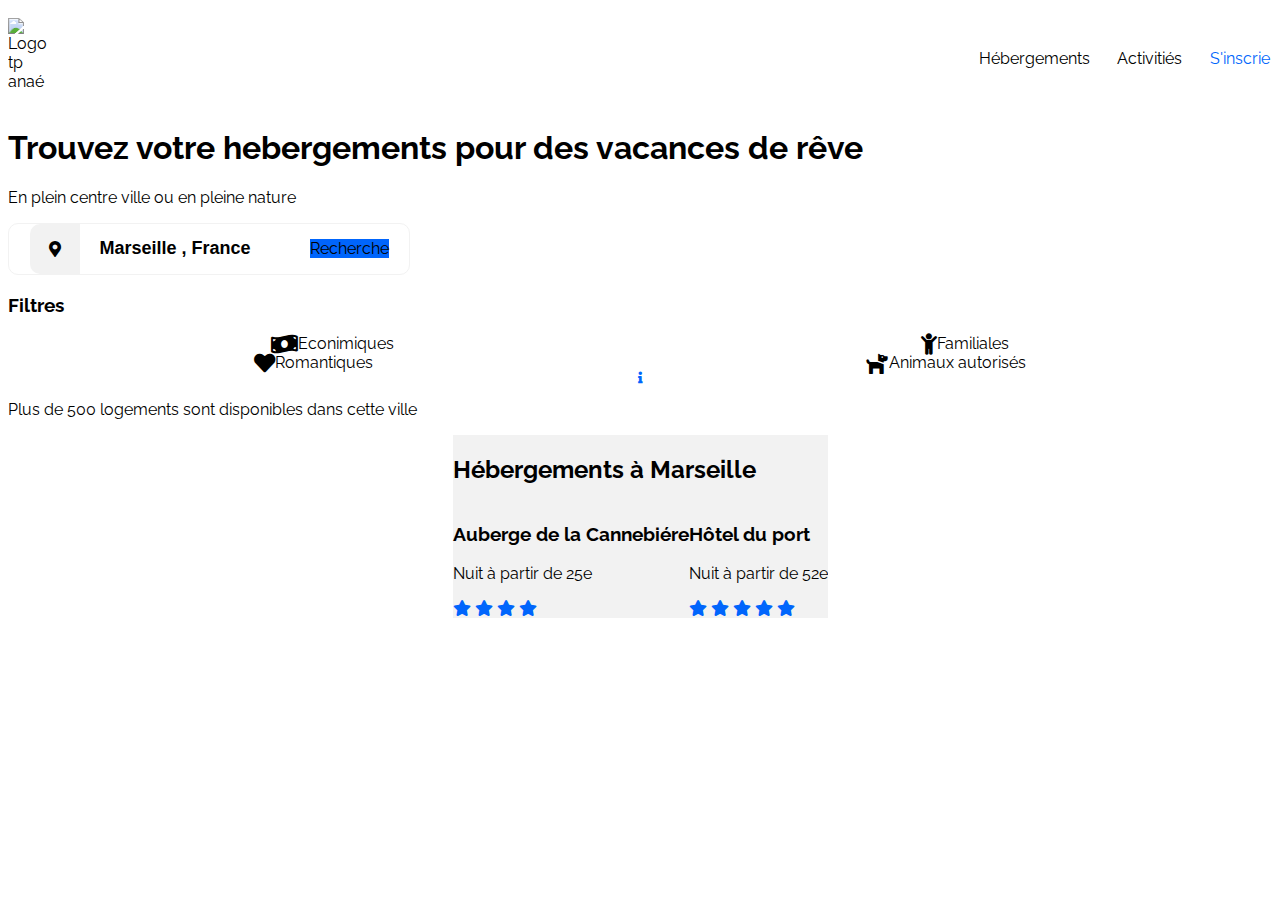
==== index.html @ 0a5e68c2 "voici mon travail" ====
<!DOCTYPE html>
<html lang="en">
<head>
    <meta charset='UTF-8'>
    <meta http-equiv='X-UA-Compatible' content='IE=edge'>
    <meta name='viewport' content='width=device-width, initial-scale=1'>
    <link 
    rel="stylesheet"
    href="https://use.fontawesome.com/releases/v5.15.4/css/all.css"
    ntegrity="sha384-DyZ88mC6Up2uqS4h/KRgHuoeGwBcD4Ng9SiP4dIRy0EXTlnuz47vAwmeGwVChigm" 
    crossorigin="anonymous"
    />
    <link rel="preconnect" href="https://fonts.gstatic.com" />
    <link 
    href="https://fonts.googleapis.com/css2?family=Raleway:wght@100&display=swap"
    rel="stylesheet"
    /> 
    <link rel="stylesheet" href="style.css">
    <title>tp anaé</title>
</head>
<body>
    <nav class="sizeNav">
        <div class="flexBetween">
            <div class="mobileTitrePara">
            <img 
                class="margLogo"
                src="images/logo/Booki.png" 
                alt="Logo tp anaé" 
                width="120" 
                height="50" 
                />
            </div>
            <div class="sizeLiens flexAround ">
                <div class="sizeLien12 flexCentre">
                </div>
                <div class="sizeLien sizeLienMobile flexCentre bordureNav">
                    <a class="colorLien2 decorationNone" href="#hebergements"
                    >Hébergements</a>
                </div>
                <div class="sizeLien sizeLienMobile flexCentre bordureNav">
                    <a class="colorLien2 decorationNone" href="#activites">Activitiés</a>
                </div>
            </div>
                <div class="sizeLien flexCentre bordureNav">
                    <a class="testeGras colorBleu decorationNone" href="#">S'inscrie</a>
                </div>
            </div>
        </nav>
    </body>
        <header>
        <section>
            <div class="mobileTitrePara"> 
                <h1 class="texte-gras">
                    Trouvez votre hebergements pour des vacances de rêve 
                </h1>
                <p>En plein centre ville ou en pleine nature</p>
            </div>
            <div class="bordureSearch flexCentre">
            <div class="backGris flexCentre iconSize">
                <i class="fas fa-map-marker-alt"></i>
            </div>
            <div>
                <input 
                class="recherche flexCentre bordureNone paddingSearch" 
                type="search" 
                value="Marseille , France" 
                />
            </div>
            <div class="backBleu flexCentre buttonSearch">
               <span class="mobileNone">Recherche</span> 
               <span class="desktopNone"><i class="fas fa-search"></i></span>
            </div>
        </div>
        <div class="mobileFiltreWrap filtre margFiltre"> 
            <div class="margFiltreTitre"><h3>Filtres</h3></div>
            <div class="flexAround">
            <div class="mobileEconomiques flexBetween filtreTexteIcons">
                <i class="fas fa-money-bill-wave fa-lg filtreIcons flexCentre"></i>
            <div class="filtreTexte flexCentre">Econimiques</div>
            </div>
            <div class="mobileFamiliales flexBetween filtreTexteIcons">
                <i class="fas fa-child fa-lg filtreIcons flexCentre"></i>
                <div class="filtreTexte flexCentre">Familiales</div>
            </div>
        </div>
        <div class="mobileFiltreWrap flexAround">
        <div class="flexBetween filtreTexteIcons">
            <i class="fas fa-heart fa-lg filtreIcons flexCentre"></i>
            <div class="filtreTexte flexCentre">Romantiques</div>
        </div>
        <div class="flexBetween filtreTexteIcons">
            <i class="fas fa-dog fa-lg filtreIcons flexCentre"></i>
            <div class="filtreTexte flexCentre">Animaux autorisés</div>
        </div>
    </div>
    </div>
    <div class="info">
        <div class="parentIcon flexCentre">
            <i class="fas fa-info fa-xs colorBleu"></i>
        </div>
        <p>Plus de 500 logements sont disponibles dans cette ville</p>
    </div>
</section>
</header>
<section id="hebergements" class="flexAround">
    <div class="flexColumnAround sizeHebergements backGris blocHebergements">
      <h2>Hébergements à Marseille</h2>
      <div class="bloc1 flexBetween">
        <div class="cubeHebergements flexColumnCentre">
            <div class="imgHebergements1"></div>
            <div class="cubeDetailsHebergements">
                <h3>Auberge de la Cannebiére</h3>
                <p>Nuit à partir de 25e</p>
                <div>
                    <i class="fas fa-star colorBleu"></i>
                    <i class="fas fa-star colorBleu"></i>
                    <i class="fas fa-star colorBleu"></i>
                    <i class="fas fa-star colorBleu"></i>
                    <i class="fas fa-star colorGris"></i>
                </div>
            </div>
        </div>
        <div class="cubeHebergements flexColumnCentre">
            <div class="imgHebergements2"></div>
            <div class="cubeDetailsHebergements">
                <h3>Hôtel du port</h3>
                <p>Nuit à partir de 52e</p>
                <div>
                    <i class="fas fa-star colorBleu"></i>
                    <i class="fas fa-star colorBleu"></i>
                    <i class="fas fa-star colorBleu"></i>
                    <i class="fas fa-star colorBleu"></i>
                    <i class="fas fa-star colorBleu"></i>
                </div>
---- style.css ----
body {
  font-family: Raleway, Arial, Helvetica, sans-serif;
}
.flexCentre {
  display: flex;
  justify-content: center;
  align-items: center;
}
.flexAround {
  display: flex;
  justify-content: space-around;
  align-items: center;
}
.flexBetween {
  display: flex;
  justify-content: space-between;
  align-items: center;
}
.decorationNone {
  text-decoration: none;
}
.sizeLien {
  width: 140px;
  height: 99px;
}
.colorLien2 {
  color: black;
}
.flexColumnCentre {
  display: flex;
  flex-direction: column;
  justify-content: center;
  align-items: center;
}
.flexColumnAround {
  display: flex;
  flex-direction: column;
  justify-content: space-around;
}
.flexColumnBetween {
  display: flex;
  flex-direction: column;
  justify-content: space-between;
}
.bordureNone {
  border: none;
}
.texteGras {
  font-weight: bold;
}
.colorBleu {
  color: #0065fc;
}
.colorBleuClair {
  color: #deebff;
}
.colorGris {
  color: #f2f2f2;
}
.backBleu {
  background-color: #0065fc;
}
.backBleuClair {
  background-color: #deebff;
}
.backGris {
  background-color: #f2f2f2;
}
.sizeNav {
  height: auto;
}
.sizeLiens {
  width: 100%;
}
.sizeLien12 {
  margin-left: 60%;
}
.sizeLien {
  width: 140px;
  height: 99px;
}
.sizeLiens {
  margin-left: 45%;
}
.colorLien2 {
  color: black;
}
.bordureNav {
  border-top: 1px solid transparent;
}
.bordureNav23 {
  border-top: 1px solid transparent;
}
.bordureNav:hover {
  border-top: 1px solid #0065fc;
  cursor: pointer;
}
.bordureNav:hover > a {
  color: #0065fc;
}
.margLogo {
  margin-bottom: 7px;
}
.desktopNone {
  display: none;
}
.bordureSearch {
  width: 400px;
  border-radius: 10px;
  border: 0.5px solid #f2f2f2;
}
.paddingSearch {
  padding-left: 20px;
}
.recherche {
  height: 50px;
  width: 230px;
  font-size: 18px;
  color: black;
  font-weight: bold;
}
.iconSize {
  height: 50px;
  width: 50px;
  border-radius: 10px 0 0 10px;
}
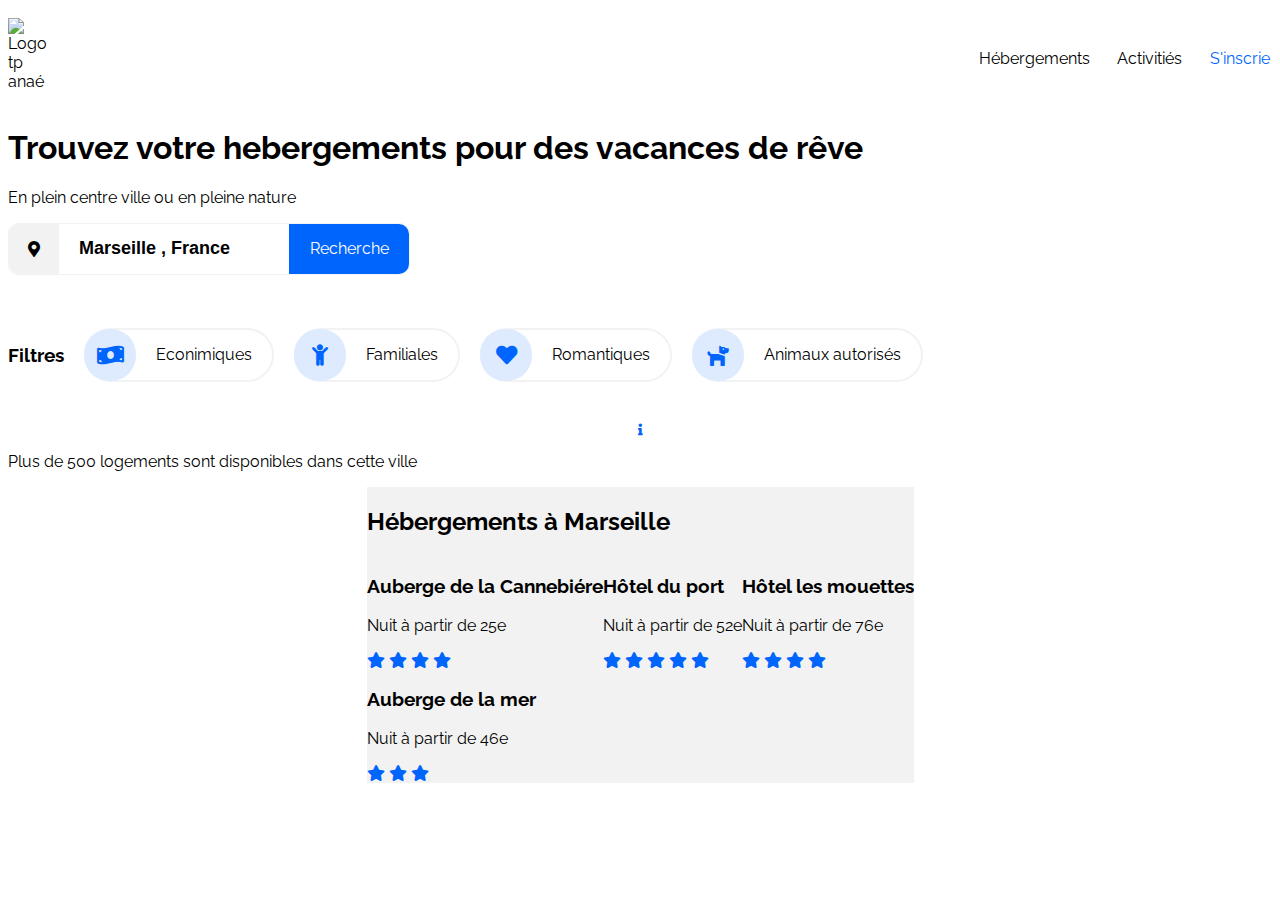
==== commit 13685a7e: "voici mon travail" ====
--- a/index.html
+++ b/index.html
@@ -132,3 +132,35 @@
                     <i class="fas fa-star colorBleu"></i>
                     <i class="fas fa-star colorBleu"></i>
                 </div>
+            </div>
+        </div>
+        <div class="cubeHebergements flexColumnCentre">
+            <div class="imgHebergements3"></div>
+            <div class="cubeDetailsHebergements">
+                <h3>Hôtel les mouettes</h3>
+                <p>Nuit à partir de 76e</p>
+                <div>
+                    <i class="fas fa-star colorBleu"></i>
+                    <i class="fas fa-star colorBleu"></i>
+                    <i class="fas fa-star colorBleu"></i>
+                    <i class="fas fa-star colorBleu"></i>
+                    <i class="fas fa-star colorGris"></i>
+                </div>
+            </div>
+        </div>
+      </div >
+      <div class="bloc2 flexBetween">
+        <div class="cubeHebergements flexColumnCentre">
+            <div class="imgHebergements4"></div>
+            <div>
+                <h3>Auberge de la mer</h3>
+                <p>Nuit à partir de 46e</p>
+                <div>
+                    <i class="fas fa-star colorBleu"></i>
+                    <i class="fas fa-star colorBleu"></i>
+                    <i class="fas fa-star colorBleu"></i>
+                    <i class="fas fa-star colorGris"></i>
+                    <i class="fas fa-star colorGris"></i>
+                </div>
+            </div>
+        </div>--- a/style.css
+++ b/style.css
@@ -123,4 +123,54 @@
   height: 50px;
   width: 50px;
   border-radius: 10px 0 0 10px;
-}+}
+
+.buttonSearch {
+  height: 50px;
+  width: 120px;
+  color: white;
+  cursor: pointer;
+  border-radius: 0 10px 10px 0;
+}
+.buttonSearch:hover {
+  color: #0065fc;
+  background-color: #f2f2f2;
+}
+.margFiltre {
+  margin-top: 50px;
+  margin-bottom: 40px;
+}
+.filtre {
+  display: flex;
+  align-items: center;
+}
+.margFiltreTitre {
+  margin-right: 20px;
+}
+.filtreTexteIcons {
+  border: 2px solid #f2f2f2;
+  height: 50px;
+  border-radius: 30px;
+  margin-right: 20px;
+}
+.filtreTexteIcons:hover > .filtre-texte {
+  color: #0065fc;
+}
+.filtreTexteIcons:hover > .filtre-icons {
+  color: white;
+  background-color: #0065fc;
+}
+.filtreTexte {
+  height: 50px;
+  padding-left: 20px;
+  padding-right: 20px;
+  border-radius: 0 25px 25px 0;
+}
+.filtreIcons {
+  margin-left: -2px;
+  border-radius: 25px;
+  width: 52px;
+  height: 52px;
+  color: #0065fc;
+  background-color: #deebff;
+}
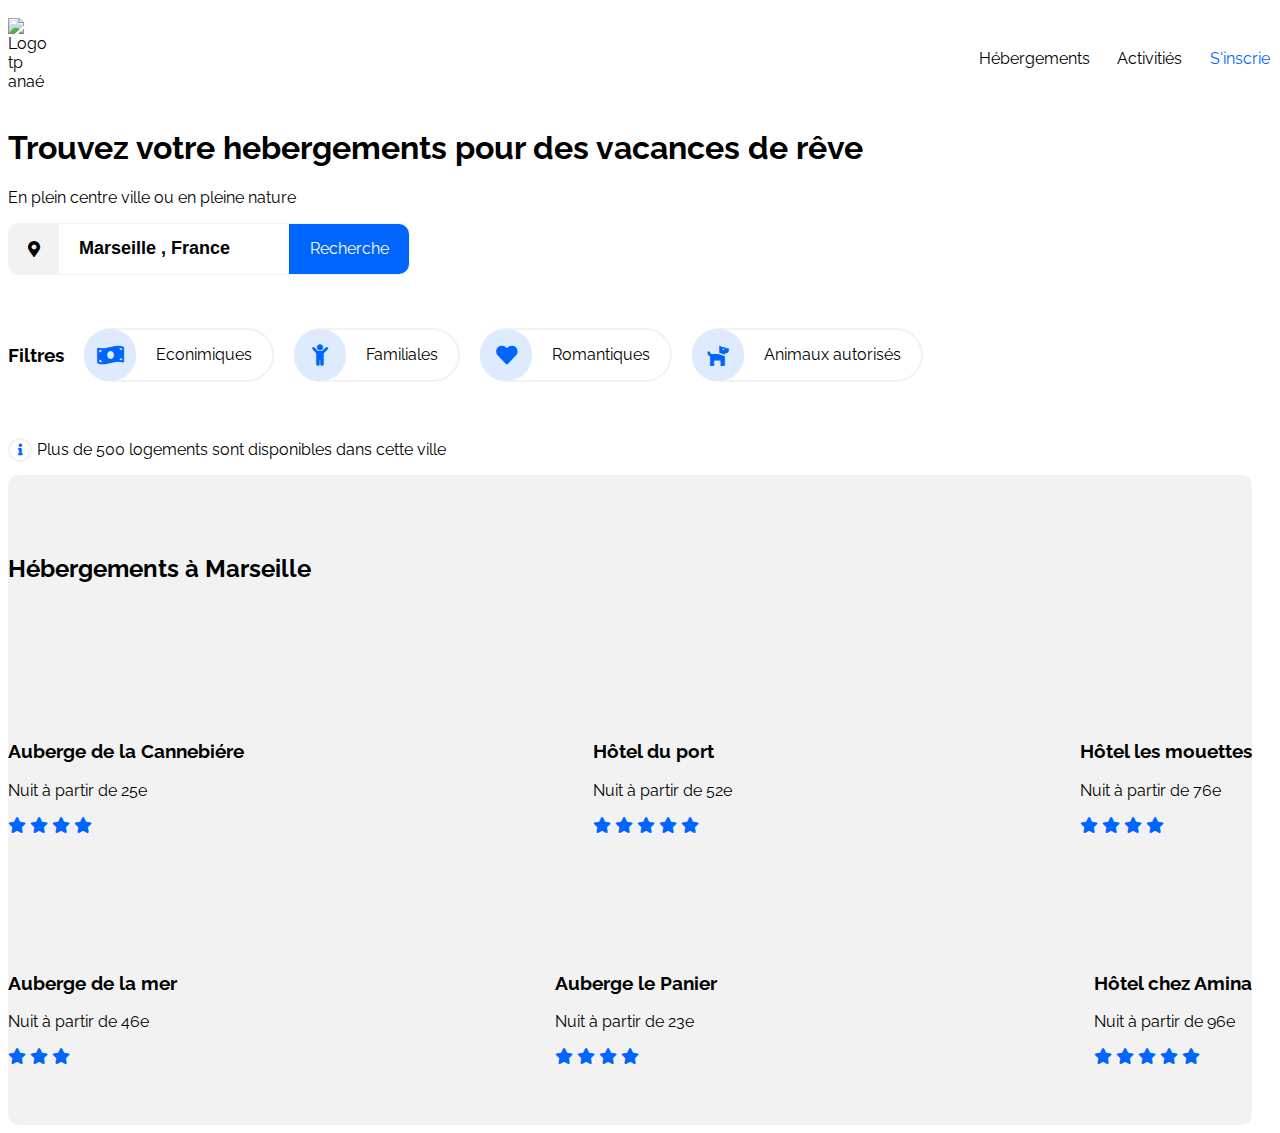
==== commit f9d54082: "voici mon travail" ====
--- a/index.html
+++ b/index.html
@@ -163,4 +163,34 @@
                     <i class="fas fa-star colorGris"></i>
                 </div>
             </div>
-        </div>+        </div>
+             
+        <div class="cubeHebergements flexColumnCentre">
+            <div class="imgHebergements5"></div>
+            <div class="cubeDetailsHebergements">
+                <h3>Auberge le Panier</h3>
+                <p>Nuit à partir de 23e</p>
+                <div>
+                    <i class="fas fa-star colorBleu"></i>
+                    <i class="fas fa-star colorBleu"></i>
+                    <i class="fas fa-star colorBleu"></i>
+                    <i class="fas fa-star colorBleu"></i>
+                    <i class="fas fa-star colorGris"></i>
+                </div>
+            </div>
+        </div>
+        <div class="cubeHebergements flexColumnCentre">
+            <div class="imgHebergements6"></div>
+            <div class="cubeDetailsHebergements">
+                <h3>Hôtel chez Amina</h3>
+                <p>Nuit à partir de 96e</p>
+                <div>
+                    <i class="fas fa-star colorBleu"></i>
+                    <i class="fas fa-star colorBleu"></i>
+                    <i class="fas fa-star colorBleu"></i>
+                    <i class="fas fa-star colorBleu"></i>
+                    <i class="fas fa-star colorBleu"></i>
+                </div>
+            </div>
+        </div>
+      </div>
--- a/style.css
+++ b/style.css
@@ -174,3 +174,26 @@
   color: #0065fc;
   background-color: #deebff;
 }
+.info {
+  display: flex;
+  align-items: center;
+}
+.parentIcon {
+  width: 20px;
+  height: 20px;
+  border: 2px solid #f2f2f2;
+  border-radius: 25px;
+  margin-right: 5px;
+}
+.sizeHebergements {
+  flex: 2;
+  height: 650px;
+  margin-right: 20px;
+  border-radius: 10px;
+}
+.sizePopulaires {
+  flex: 1;
+  height: 650px;
+  margin-left: 20px;
+  border-radius: 10px;
+}
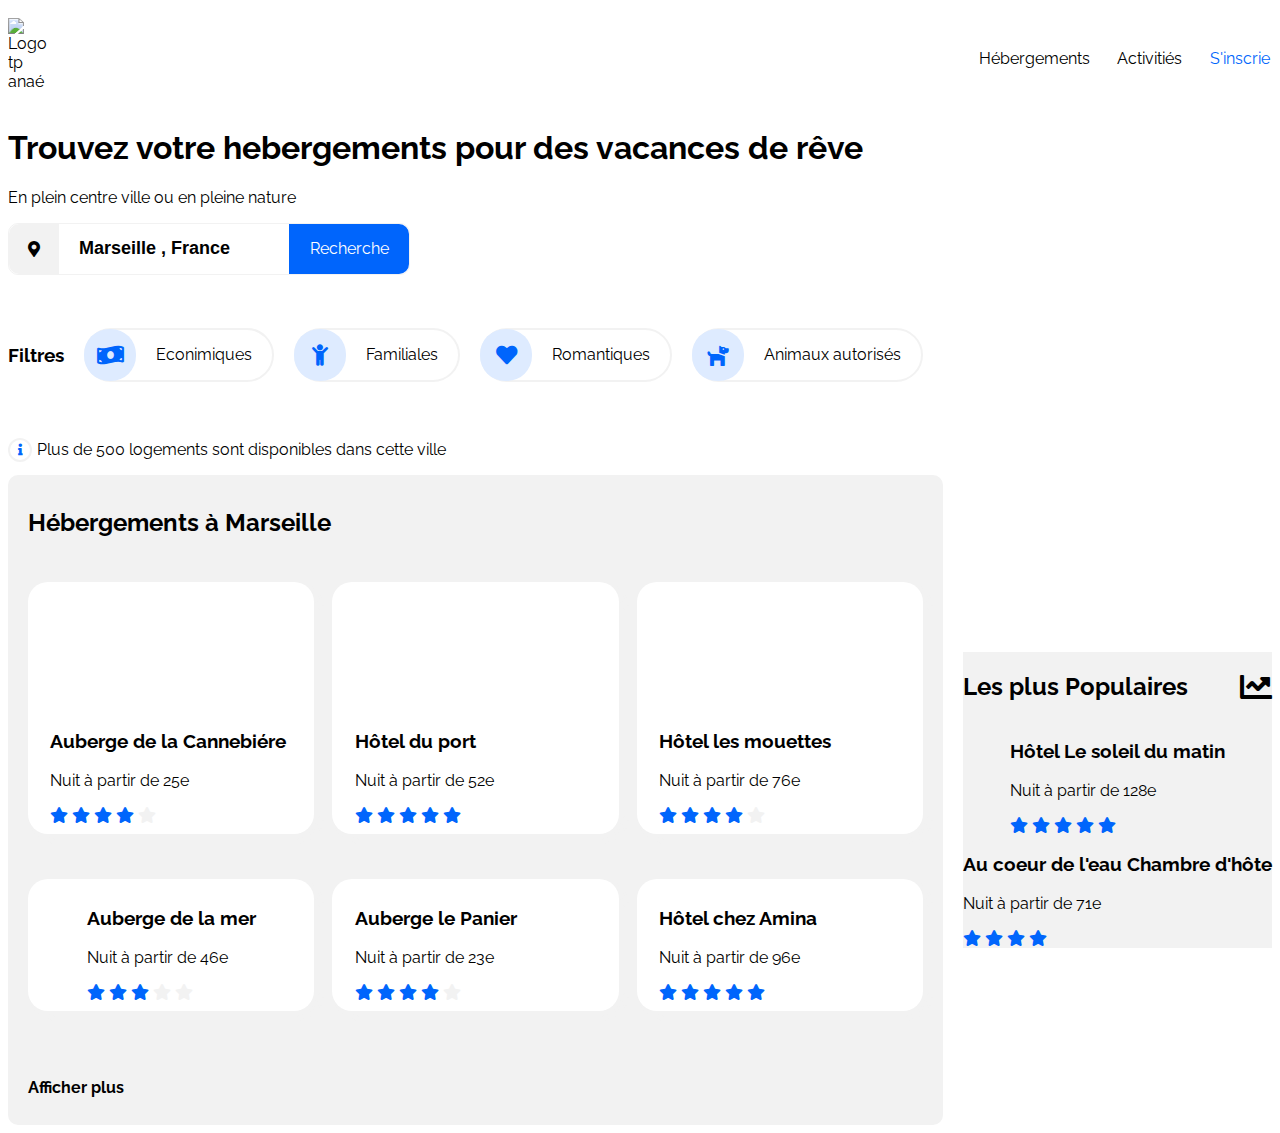
==== commit 4e41ae7b: "voici mon travail" ====
--- a/index.html
+++ b/index.html
@@ -164,7 +164,6 @@
                 </div>
             </div>
         </div>
-             
         <div class="cubeHebergements flexColumnCentre">
             <div class="imgHebergements5"></div>
             <div class="cubeDetailsHebergements">
@@ -194,3 +193,41 @@
             </div>
         </div>
       </div>
+
+      <div></div>
+      <p class="texteGras">Afficher plus</p>
+    </div>
+    <div class="sizePolulaires blocPopulaires backGris"> 
+    <div class="flexBetween">
+        <h2 class="tabletteSizeTitrePop texteGras">Les plus Populaires</h2>
+        <div><i class="fas fa-chart-line fa-2x"></i></div>
+    </div>
+    <div class="flexColumnAround">
+    <div class="blocPopulaires12 cubePopulaires flexCentre">
+        <div class="imgPopulaires1"></div>
+        <div class="cubeDetailsPopulaires">
+            <h3>Hôtel Le soleil du matin</h3>
+            <p>Nuit à partir de 128e</p>
+            <div>
+                <i class="fas fa-star colorBleu"></i>
+                <i class="fas fa-star colorBleu"></i>
+                <i class="fas fa-star colorBleu"></i>
+                <i class="fas fa-star colorBleu"></i>
+                <i class="fas fa-star colorBleu"></i>
+            </div>
+        </div>
+    </div>
+    <div class="blocPopulaires12 cubePopulaires flexCentre">
+        <div class="imgPopulaires2"></div>
+        <div class="cubeDetailsPopulaires">
+            <h3>Au coeur de l'eau Chambre d'hôte</h3>
+            <p>Nuit à partir de 71e</p>
+            <div>
+                <i class="fas fa-star colorBleu"></i>
+                <i class="fas fa-star colorBleu"></i>
+                <i class="fas fa-star colorBleu"></i>
+                <i class="fas fa-star colorBleu"></i>
+                <i class="fas fa-star colorGris"></i>
+            </div>
+        </div>
+    </div>
--- a/style.css
+++ b/style.css
@@ -197,3 +197,52 @@
   margin-left: 20px;
   border-radius: 10px;
 }
+.blocHebergements {
+  padding-left: 20px;
+  padding-right: 20px;
+}
+.bloc1 {
+  margin-bottom: 10px;
+}
+.bloc2 {
+  margin-top: 10px;
+}
+.cubeHebergements {
+  width: 30%;
+  height: auto;
+  background-color: white;
+  padding: 1%;
+  border-radius: 20px;
+  box-shadow: 5px 5px 5px 1px #f2f2f2;
+}
+.cubeHebergements:hover {
+  cursor: pointer;
+  transform: scale(1.1);
+}
+.cubeDetailsHebergements {
+  width: 90%;
+}
+.imgHebergements1 {
+  background-image: url("./images/hebergements/4_small/marcus-loke-WQJvWU_HZFo-unsplash.jpg");
+  background-size: cover;
+  background-position: center;
+  width: 100%;
+  height: 120px;
+  border-radius: 15px 15px 0 0;
+}
+.imgHebergements2 {
+  background-image: url("./images/hebergements/4_small/fred-kleber-gTbaxaVLvsg-unsplash.jpg");
+  background-size: cover;
+  background-position: center;
+  width: 100%;
+  height: 120px;
+  border-radius: 15px 15px 0 0;
+}
+.imgHebergements3 {
+  background-image: url("./images/hebergements/4_small/reisetopia-B8WIgxA_PFU-unsplash.jpg");
+  background-size: cover;
+  background-position: center;
+  width: 100%;
+  height: 120px;
+  border-radius: 15px 15px 0 0;
+}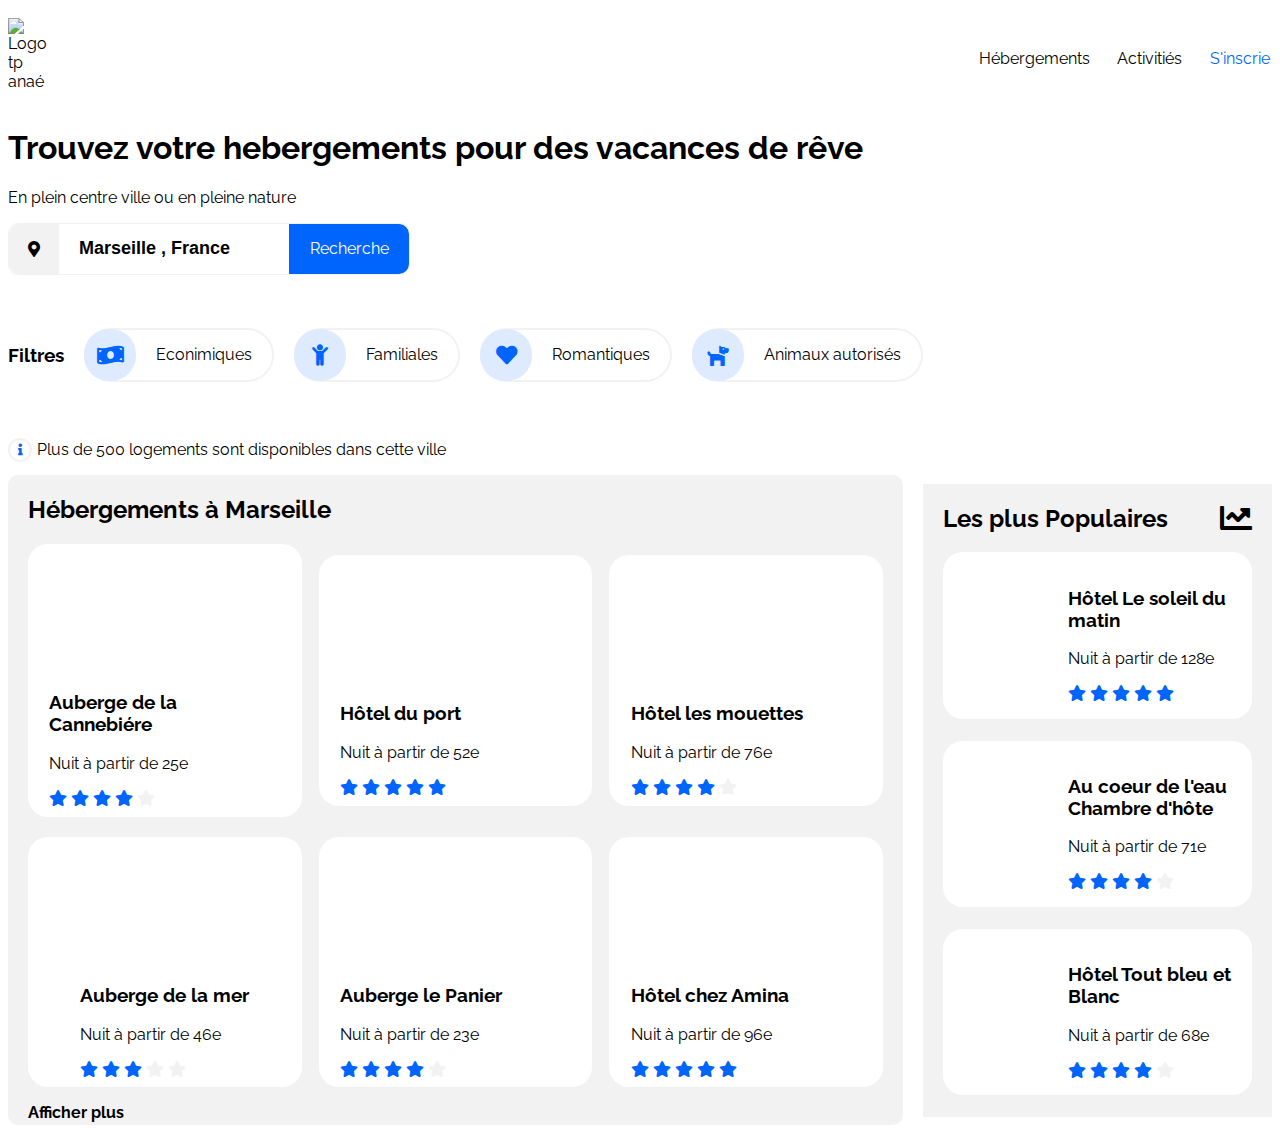
==== commit c3a46b3d: "voici mon travail" ====
--- a/index.html
+++ b/index.html
@@ -231,3 +231,20 @@
             </div>
         </div>
     </div>
+    <div class="blocPopulaires12 cubePopulaires flexCentre">
+        <div class="imgPopulaires3"></div>
+        <div class="cubeDetailsPopulaires">
+            <h3>Hôtel Tout bleu et Blanc</h3>
+            <p>Nuit à partir de 68e</p>
+            <div>
+                <i class="fas fa-star colorBleu"></i>
+                <i class="fas fa-star colorBleu"></i>
+                <i class="fas fa-star colorBleu"></i>
+                <i class="fas fa-star colorBleu"></i>
+                <i class="fas fa-star colorGris"></i>
+            </div>
+        </div> 
+    </div>
+    </div>
+    </div>
+    
--- a/style.css
+++ b/style.css
@@ -245,4 +245,73 @@
   width: 100%;
   height: 120px;
   border-radius: 15px 15px 0 0;
+}
+.imgHebergements4 {
+  background-image: url("./images/hebergements/4_small/annie-spratt-Eg1qcIitAuA-unsplash.jpg");
+  background-size: cover;
+  background-position: center;
+  width: 100%;
+  height: 120px;
+  border-radius: 15px 15px 0 0;
+}
+.imgHebergements5 {
+  background-image: url("./images/hebergements/4_small/nicate-lee-kT-ZyaiwBe0-unsplash.jpg");
+  background-size: cover;
+  background-position: center;
+  width: 100%;
+  height: 120px;
+  border-radius: 15px 15px 0 0;
+}
+.imgHebergements6 {
+  background-image: url("./images/hebergements/4_small/febrian-zakaria-M6S1WvfW68A-unsplash.jpg");
+  background-size: cover;
+  background-position: center;
+  width: 100%;
+  height: 120px;
+  border-radius: 15px 15px 0 0;
+}
+.blocPopulaires {
+  padding-left: 20px;
+  padding-right: 20px;
+}
+.blocPopulaires12 {
+  margin-bottom: 22px;
+}
+.cubePopulaires {
+  background-color: white;
+  height: auto;
+  padding: 1% 0 1% 1%;
+  border-radius: 20px;
+}
+.cubePopulaires:hover {
+  cursor: pointer;
+  transform: scale(1.05);
+}
+.cubeDetailsPopulaires {
+  width: 60%;
+  padding-left: 5%;
+}
+.imgPopulaires1 {
+  background-image: url("./images/hebergements/4_small/emile-guillemot-Bj_rcSC5XfE-unsplash.jpg");
+  background-size: cover;
+  background-position: center;
+  width: 35%;
+  height: 160px;
+  border-radius: 15px 0 0 15px;
+}
+  .imgPopulaires2 {
+  background-image: url("./images/hebergements/4_small/aw-creative-VGs8z60yT2c-unsplash.jpg");
+  background-size: cover;
+  background-position: center;
+  width: 35%;
+  height: 160px;
+  border-radius: 15px 0 0 15px;
+}
+.imgPopulaires3 {
+  background-image: url("./images/hebergements/4_small/febrian-zakaria-sjvU0THccQA-unsplash.jpg");
+  background-size: cover;
+  background-position: center;
+  width: 35%;
+  height: 160px;
+  border-radius: 15px 0 0 15px;
 }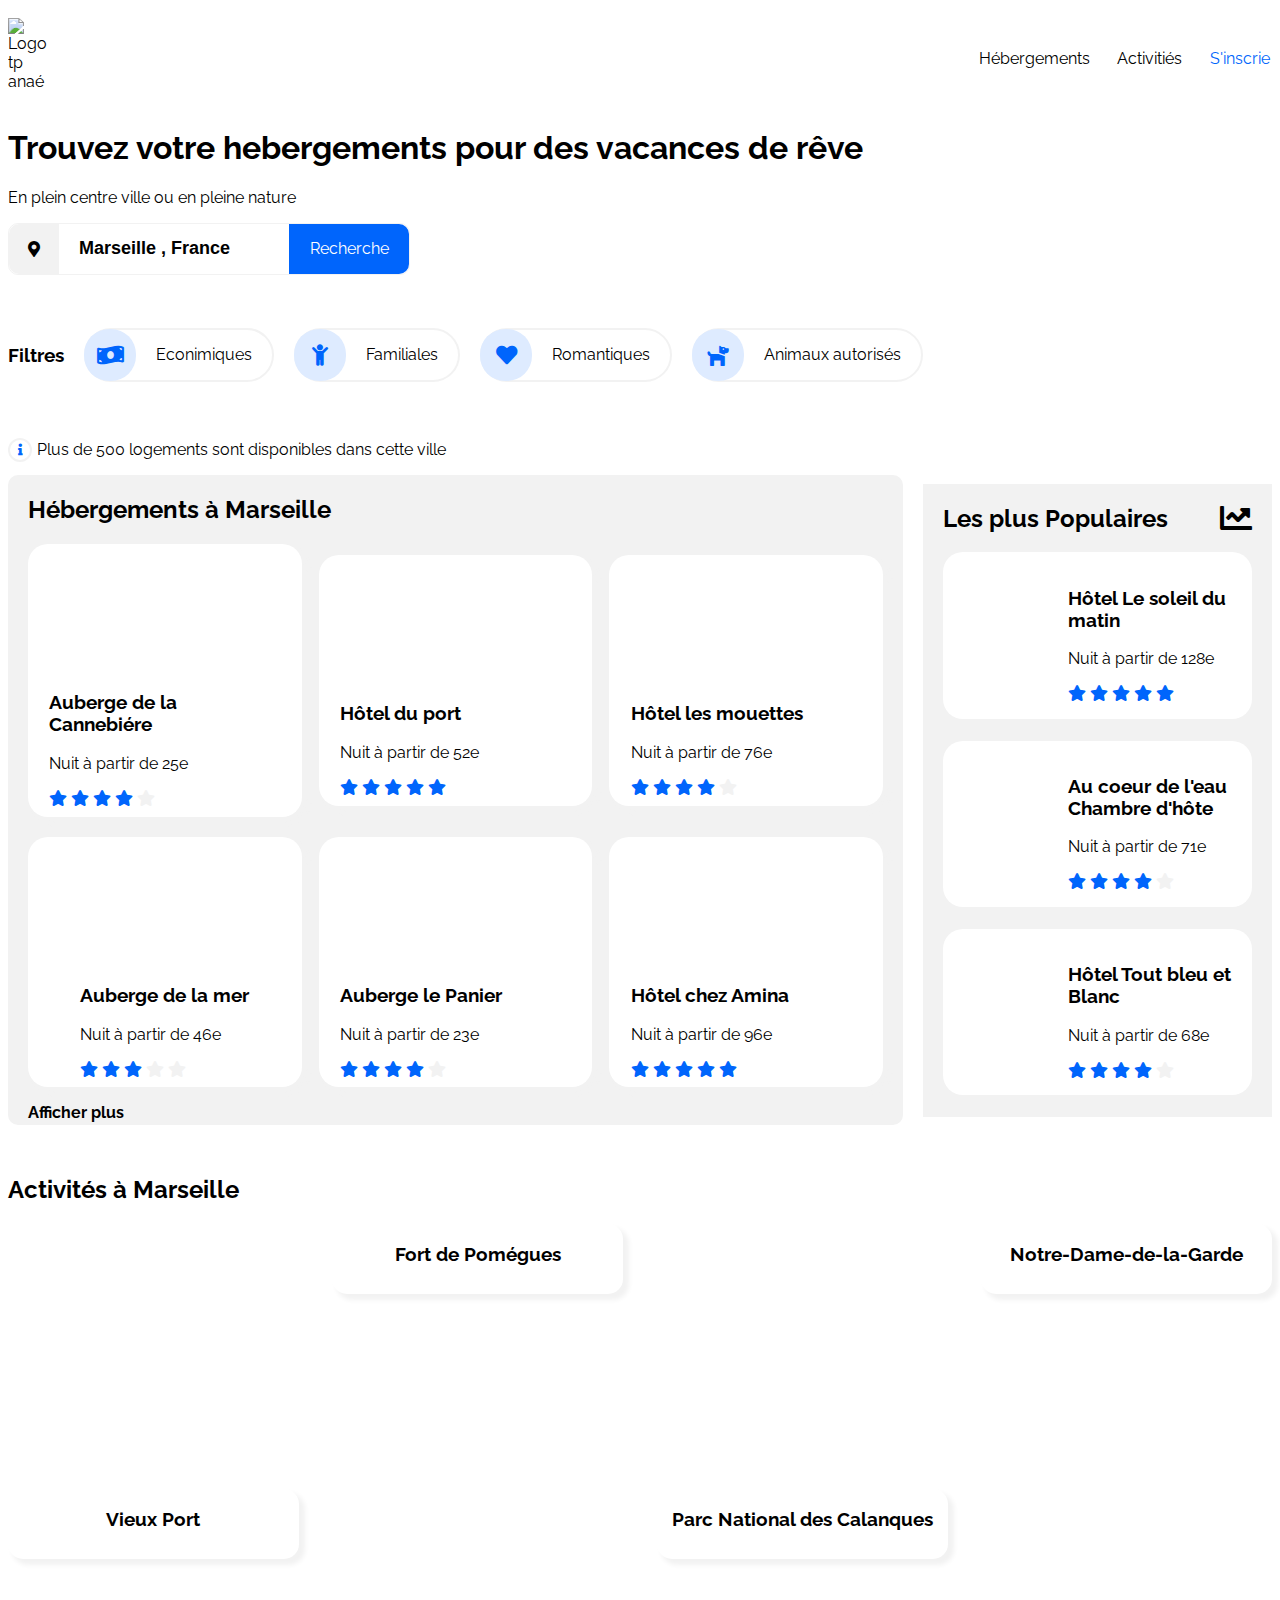
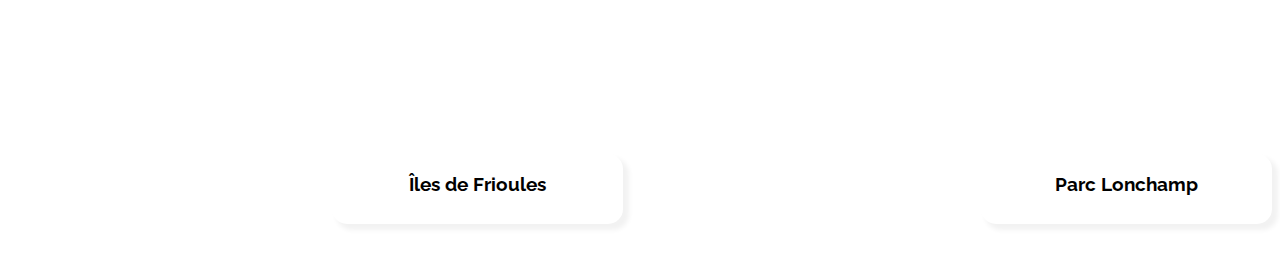
==== commit 546963b9: "voici mon travail" ====
--- a/index.html
+++ b/index.html
@@ -247,4 +247,47 @@
     </div>
     </div>
     </div>
+</section>
+<section id="activites" class="Activites">
+    <h2 class="mobileTitrePara">Activités à Marseille</h2>
+    <div class="blocActivites flexBetween">
+        <div class="cubeActivites flexColumnCentre">
+            <div class="imgActivites1"></div>
+            <div class="hauteurTitre titreActivites">
+                <h3>Vieux Port</h3></div>
+        </div>
+    <div class="blocActivites2356 flexColumnBetween">
+        <div class="cubeActivites2356 flexColumnCentre">
+            <div class="imgActivites2"></div>
+            <div class="hauteurTitre titreActivites">
+                <h3>Fort de Pomégues</h3></div>
+        </div>
+
+        <div class="cubeActivites2356 flexColumnCentre">
+            <div class="imgActivites3"></div>
+            <div class="hauteurTitre titreActivites">
+                <h3>Îles de Frioules</h3></div>
+        </div>
+    </div>
+    <div class="cubeActivites flexColumnCentre">
+        <div class="imgActivites4"></div>
+        <div class="hauteurTitre titreActivites">
+            <h3>Parc National des Calanques</h3></div>
+    </div>
+
+<div class="blocActivites2356 flexColumnBetween">
+    <div class="cubeActivites2356 flexColumnCentre">
+        <div class="imgActivites5"></div>
+        <div class="hauteurTitre titreActivites">
+            <h3>Notre-Dame-de-la-Garde</h3></div>
+    </div>
+
+    <div class="cubeActivites2356 flexColumnCentre">
+        <div class="imgActivites6"></div>
+        <div class="hauteurTitre titreActivites">
+            <h3>Parc Lonchamp</h3></div>
+    </div>
+</div>
+</div>
+</section>
     
--- a/style.css
+++ b/style.css
@@ -314,4 +314,37 @@
   width: 35%;
   height: 160px;
   border-radius: 15px 0 0 15px;
-}+}
+.Activites {
+  margin-top: 50px;
+  margin-bottom: 50px;
+}
+.blocActivites {
+  width: 100%;
+  height: 600px;
+}
+.blocActivites2356 {
+  width: 23%;
+  height: 600px;
+}
+.cubeActivites {
+  width: 23%;
+  border-radius: 15px;
+  box-shadow: 5px 5px 5px 1px #f2f2f2;
+}
+.cubeActivites:hover {
+  cursor: pointer;
+  transform: scale(1.03);
+}
+.cubeActivites2356 {
+  width: 100%;
+  border-radius: 15px;
+  box-shadow: 5px 5px 5px 1px #f2f2f2;
+}
+.cubeActivites2356:hover {
+  cursor: pointer;
+  transform: scale(1.03);
+}
+.hauteurTitre {
+  height: 70px;
+}
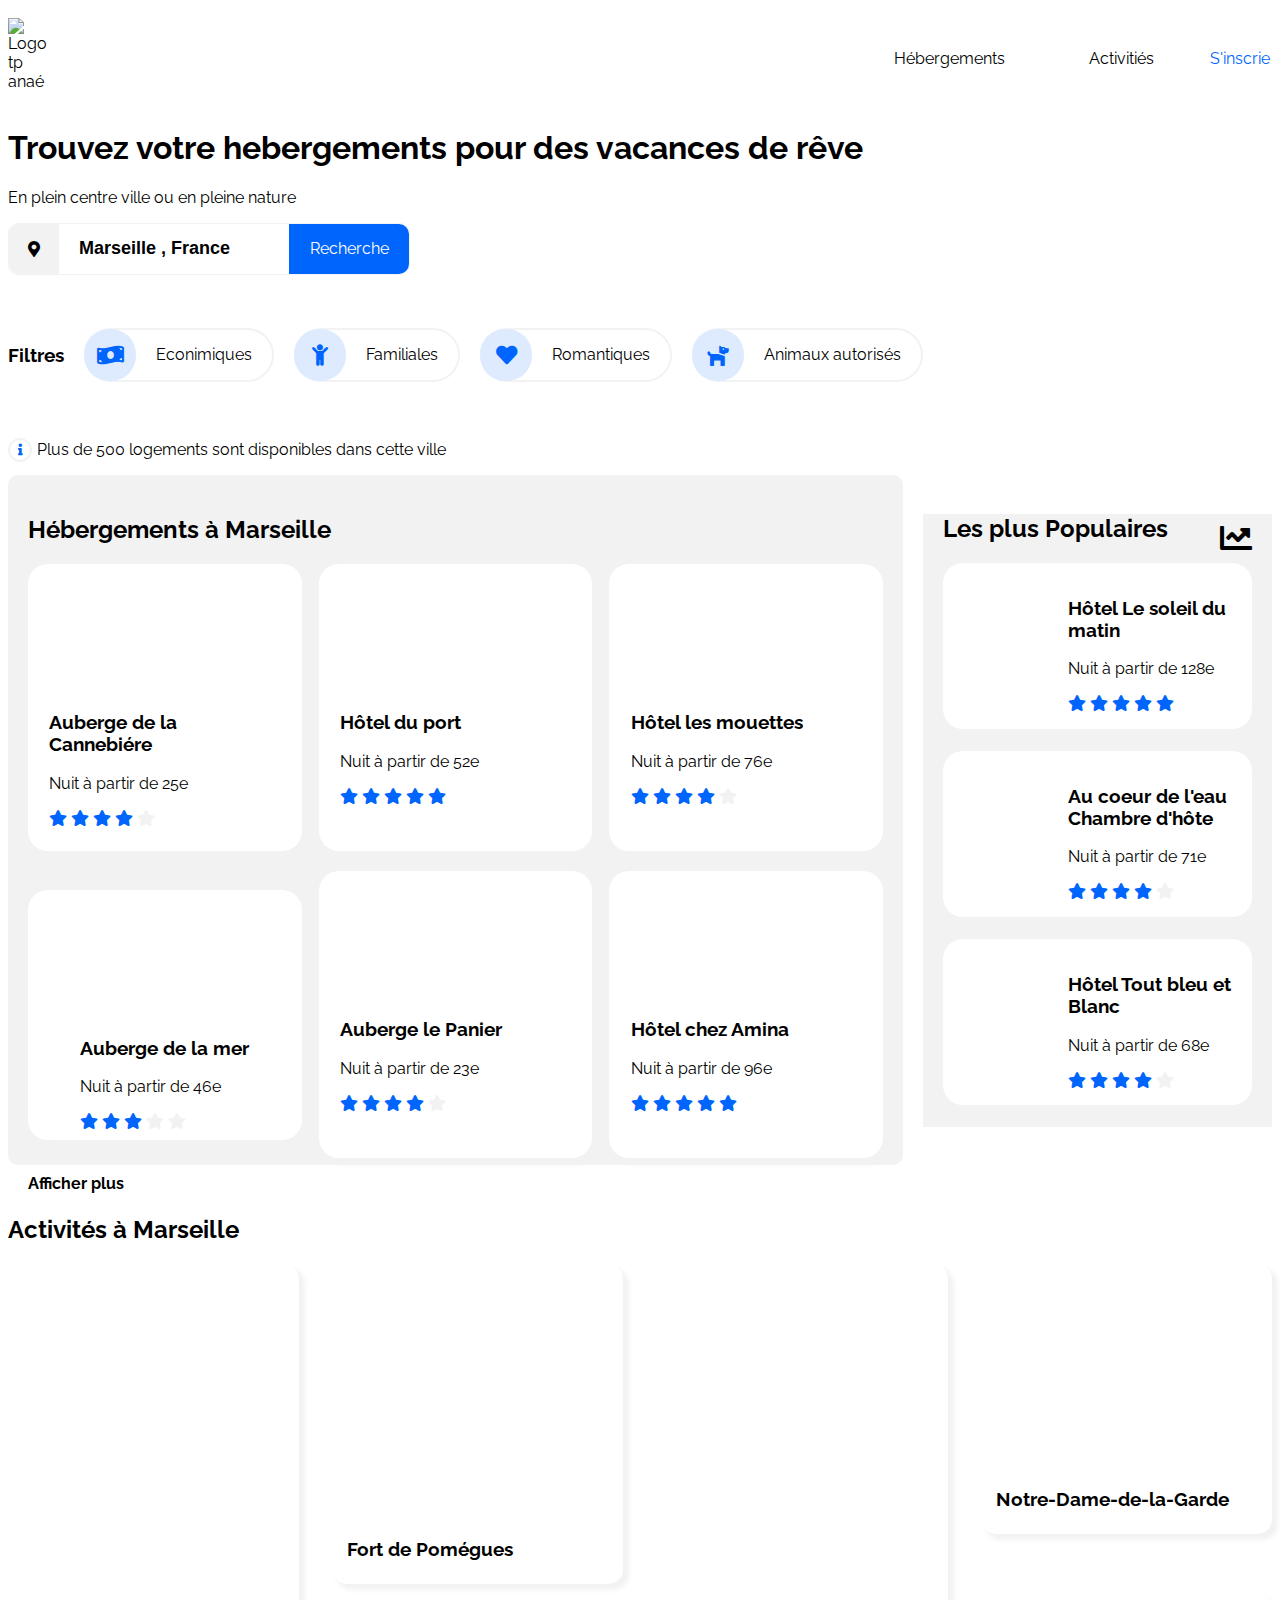
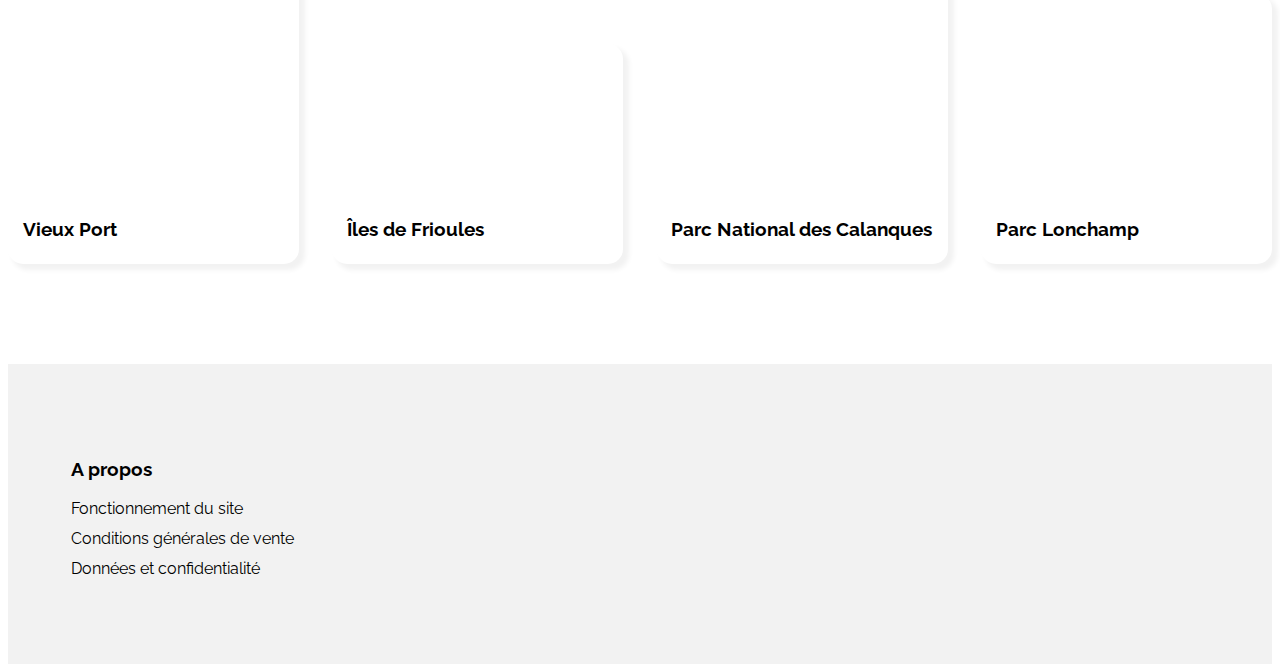
==== commit 4742d4ec: "voici mon travail" ====
--- a/index.html
+++ b/index.html
@@ -290,4 +290,21 @@
 </div>
 </div>
 </section>
-    
+<footer>
+    <div class="footer backGris flexBetween">
+        <div class="margeBlocFoot1 tailleBlocFoot">
+            <h3>A propos</h3>
+            <div class="divLienFoot">
+                <a href="#" class="decorationNone lienFoot"
+                >Fonctionnement du site</a>
+            </div>
+            <div class="divLienFoot">
+                <a href="#" class="decorationNone lienFoot"
+                >Conditions générales de vente</a>
+            </div>
+            <div class="divLienFoot">
+                <a href="#" class="decorationNone lienFoot"
+                >Données et confidentialité</a
+                >
+            </div>
+        </div>
--- a/style.css
+++ b/style.css
@@ -348,3 +348,95 @@
 .hauteurTitre {
   height: 70px;
 }
+.titreActivites {
+  display: flex;
+  justify-content: flex-start;
+  align-items: center;
+  padding-left: 5%;
+  width: 95%;
+}
+.imgActivites1 {
+  background-image: url("./images/activites/3_medium/reno-laithienne-QUgJhdY5Fyk-unsplash.jpg");
+  background-size: cover;
+  background-position: center;
+  width: 100%;
+  height: 530px;
+  border-radius: 15px 15px 0 0;
+}
+.imgActivites2 {
+  background-image: url("./images/activites/3_medium/paul-hermann-QFTrLdQIRhI-unsplash.jpg");
+  background-size: cover;
+  background-position: center;
+  width: 100%;
+  height: 250px;
+  border-radius: 15px 15px 0 0;
+}
+.imgActivites3 {
+  background-image: url("./images/activites/4_small/kevin-hikari-rV_Qd1l-VXg-unsplash.jpg");
+  background-size: cover;
+  background-position: center;
+  width: 100%;
+  height: 150px;
+  border-radius: 15px 15px 0 0;
+}
+.imgActivites4 {
+  background-image: url("./images/activites/3_medium/kilyan-sockalingum-NR8-cBCN3aI-unsplash.jpg");
+  background-size: cover;
+  background-position: center;
+  width: 100%;
+  height: 530px;
+  border-radius: 15px 15px 0 0;
+}
+.imgActivites5 {
+  background-image: url("./images/activites/4_small/florian-wehde-xW9e8gdotxI-unsplash.jpg");
+  background-size: cover;
+  background-position: center;
+  width: 100%;
+  height: 200px;
+  border-radius: 15px 15px 0 0;
+}
+.imgActivites6 {
+  background-image: url("./images/activites/4_small/lena-paulin-wH2-EJoDcV0-unsplash.jpg");
+  background-size: cover;
+  background-position: center;
+  width: 100%;
+  height: 200px;
+  border-radius: 15px 15px 0 0;
+}.footer {
+  height: 300px;
+  margin-top: 100px;
+}
+.tailleBlocFoot {
+  height: 150px;
+}
+.margeBlocFoot1 {
+  margin-left: 5%;
+}
+.margeBlocFoot3 {
+  margin-left: 15%;
+}
+.lienFoot {
+  color: black;
+}
+.divLienFoot {
+  height: 30px;
+}
+@media screen and (max-width: 1295px) {
+  .sizeLien12 {
+    margin-left: 35%;
+  }
+  .cubeDetailsHebergements {
+    min-height: 150px;
+  }
+  .sizeHebergements {
+    min-height: auto;
+    padding: 20px;
+  }
+  .sizePopulaires {
+    min-height: auto;
+    padding: 20px;
+  }
+  .tabletteSizeTitrePop {
+    margin-top: 0;
+  }
+}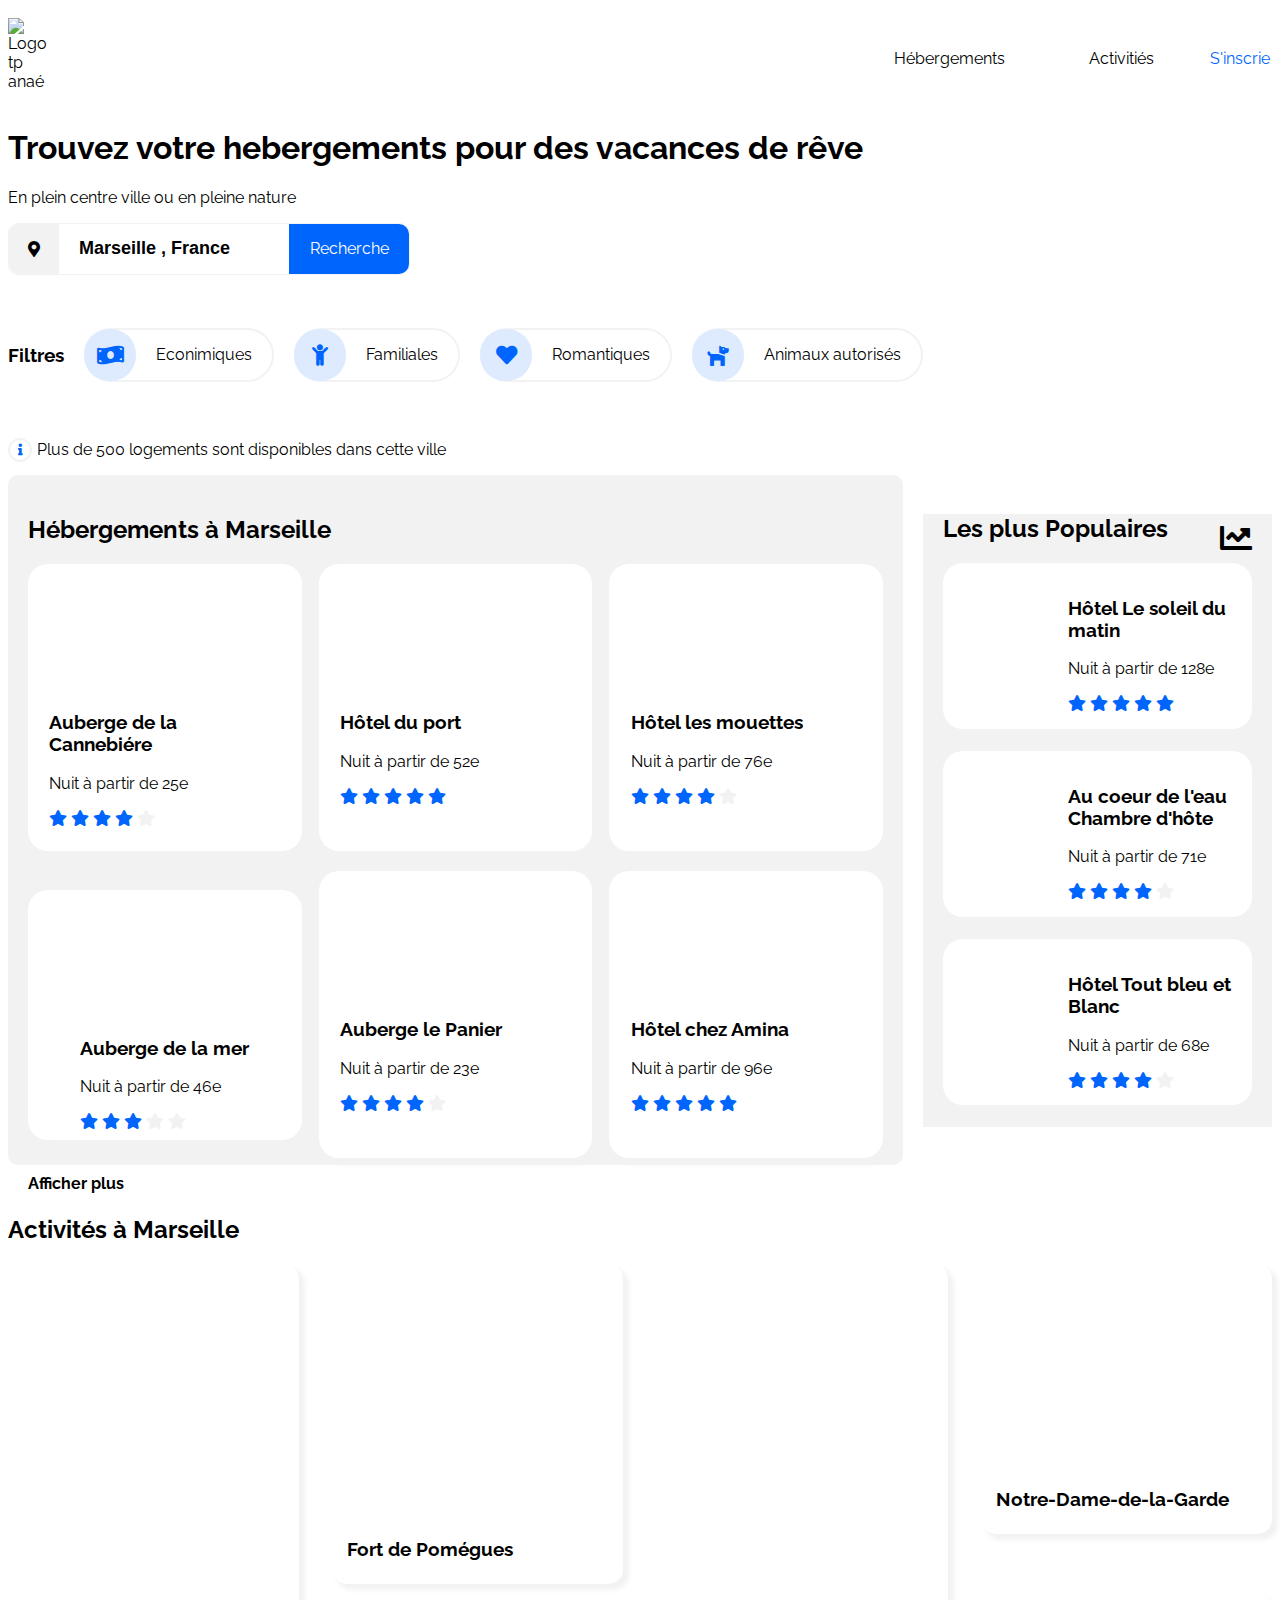
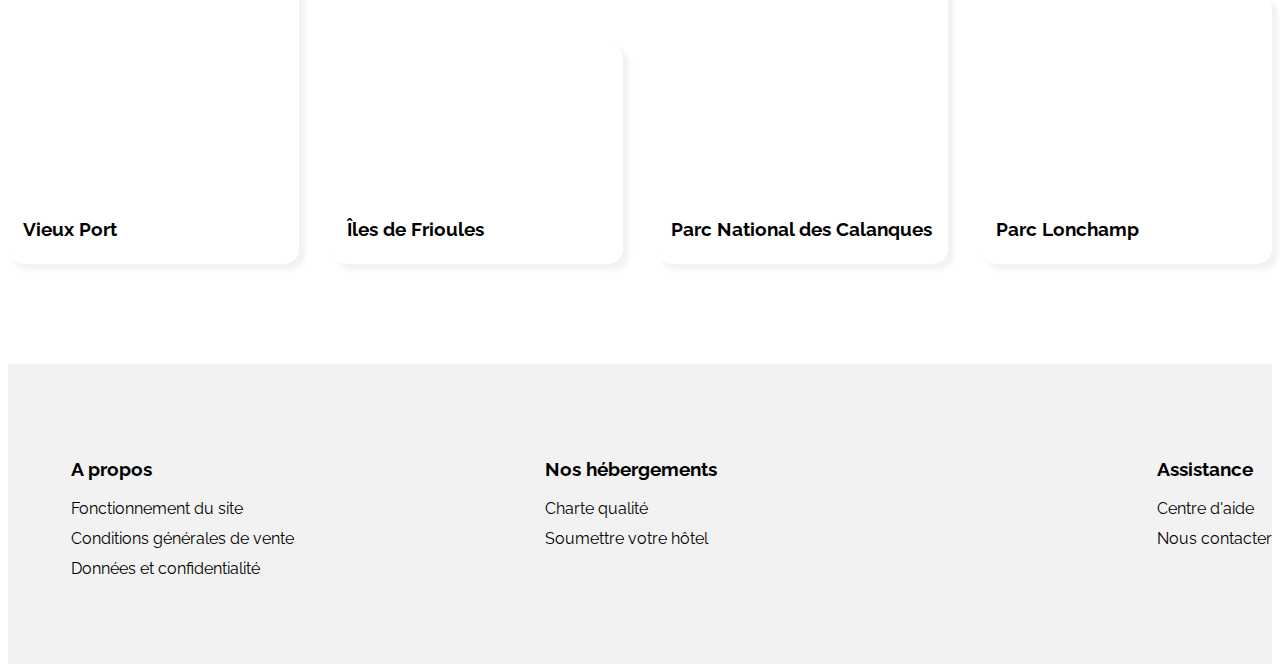
==== commit 5323e675: "voici mon travail terminé" ====
--- a/index.html
+++ b/index.html
@@ -308,3 +308,29 @@
                 >
             </div>
         </div>
+        <div class="tailleBlocFoot">
+            <h3>Nos hébergements</h3>
+            <div class="divLienFoot">
+                <a href="#" class="decorationNone lienFoot"
+                >Charte qualité</a>
+            </div>
+            <div class="divLienFoot">
+                <a href="#" class="decorationNone lienFoot"
+                >Soumettre votre hôtel</a>
+            </div>
+        </div >
+        <div class="margeBlocFoot3 tailleBlocFoot">
+            <h3>Assistance</h3>
+            <div class="divLienFoot">
+                <a href="#" class="decorationNone lienFoot"
+                >Centre d'aide</a>
+            </div>
+            <div class="divLienFoot">
+                <a href="#" class="decorationNone lienFoot"
+                >Nous contacter</a>
+            </div>
+        </div>
+    </div>
+</footer>
+</body>
+</html>
--- a/style.css
+++ b/style.css
@@ -439,4 +439,86 @@
   .tabletteSizeTitrePop {
     margin-top: 0;
   }
-}+}
+@media screen and (max-width: 990px) {
+  .mobileFiltreWrap {
+    flex-direction: column;
+    align-items: flex-start;
+  }
+  .filtreTexteIcons {
+    margin-bottom: 20px;
+  }
+  #hebergements {
+    flex-direction: column-reverse;
+    width: 100%;
+  }
+  .blocPopulaires {
+    flex: none;
+    width: 90%;
+    margin-left: 0;
+    padding: 5%;
+  }
+  .blocHebergements {
+    flex: none;
+    width: 90%;
+    margin-right: 0;
+    margin-top: 50px;
+    padding: 5%;
+  }
+@media screen and (max-width: 770px) {
+  .sizeLiens {
+    width: 90%;
+  }
+  .sizeLien12 {
+    margin-left: 20%;
+  }
+  .blocHebergements {
+    height: auto;
+  }
+  .bloc1 {
+    flex-direction: column;
+    margin-bottom: 0;
+  }
+  .bloc2 {
+    flex-direction: column;
+    margin-top: 0;
+  }
+  .cubeHebergements {
+    width: 100%;
+    margin-bottom: 50px;
+  }
+  .cubeDetailsHebergements {
+    min-height: auto;
+  }
+  .blocActivites {
+    flex-direction: column;
+    height: auto;
+  }
+  .cubeActivites {
+    width: 100%;
+    margin-bottom: 50px;
+  }
+  .blocActivites2356 {
+    width: 100%;
+    height: auto;
+  }
+  .cubeActivites2356 {
+    margin-bottom: 50px;
+  }
+  .imgActivites1,
+  .imgActivites2,
+  .imgActivites3,
+  .imgActivites4,
+  .imgActivites5,
+  .imgActivites6 {
+    height: 200px;
+  }
+  .footer {
+    flex-direction: column;
+    align-items: flex-start;
+    height: auto;
+    padding-left: 20px;
+  }
+  .margeBlocFoot1 {
+    margin-left: 0;
+  }